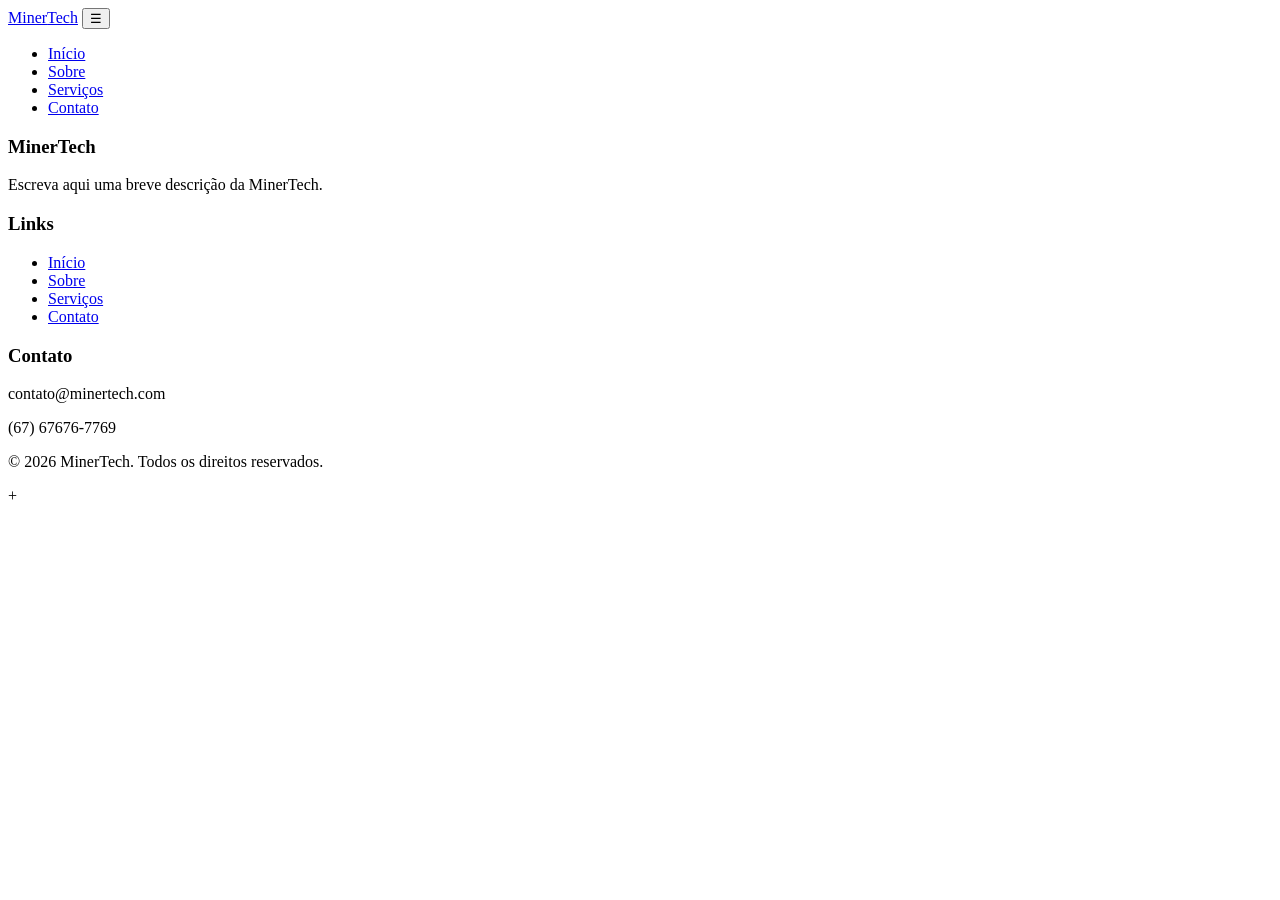
==== index.html @ 2b07039e "Add files via upload" ====
<!DOCTYPE html>
<!DOCTYPE html>
<html lang="pt-br">
<head>
    <meta charset="UTF-8">
    <meta name="viewport" content="width=device-width, initial-scale=1.0">
    <title>MinerTech</title>
    <script src="JavaScript/script.js" defer></script>
    <link rel="stylesheet" href="CSS/style.css">
</head>
<body>

<header class="site-header">
    <div class="container header-conteudo">
        <a href="index.html" class="logo">Miner<span>Tech</span></a>

        <button class="menu-toggle" aria-label="Abrir menu" aria-expanded="false">☰</button>

        <nav class="menu" aria-label="Navegação principal">
            <ul>
                <li><a href="index.html" class="ativo">Início</a></li>
                <li><a href="sobre.html">Sobre</a></li>
                <li><a href="servicos.html">Serviços</a></li>
                <li><a href="contato.html">Contato</a></li>
            </ul>
        </nav>
    </div>
</header>

<main>
    <!-- Seu conteúdo aqui (section, article, aside) -->
</main>

<footer class="site-footer">
    <div class="container footer-conteudo">
        <div>
            <h3>Miner<span>Tech</span></h3>
            <p>Escreva aqui uma breve descrição da MinerTech.</p>
        </div>

        <div>
            <h3>Links</h3>
            <ul>
                <li><a href="index.html">Início</a></li>
                <li><a href="sobre.html">Sobre</a></li>
                <li><a href="servicos.html">Serviços</a></li>
                <li><a href="contato.html">Contato</a></li>
            </ul>
        </div>

        <div>
            <h3>Contato</h3>
            <p>contato@minertech.com</p>
            <p>(67) 67676-7769</p>
        </div>
    </div>

    <p class="copyright">&copy; 2026 MinerTech. Todos os direitos reservados.</p>
</footer>

</body>
</html>+
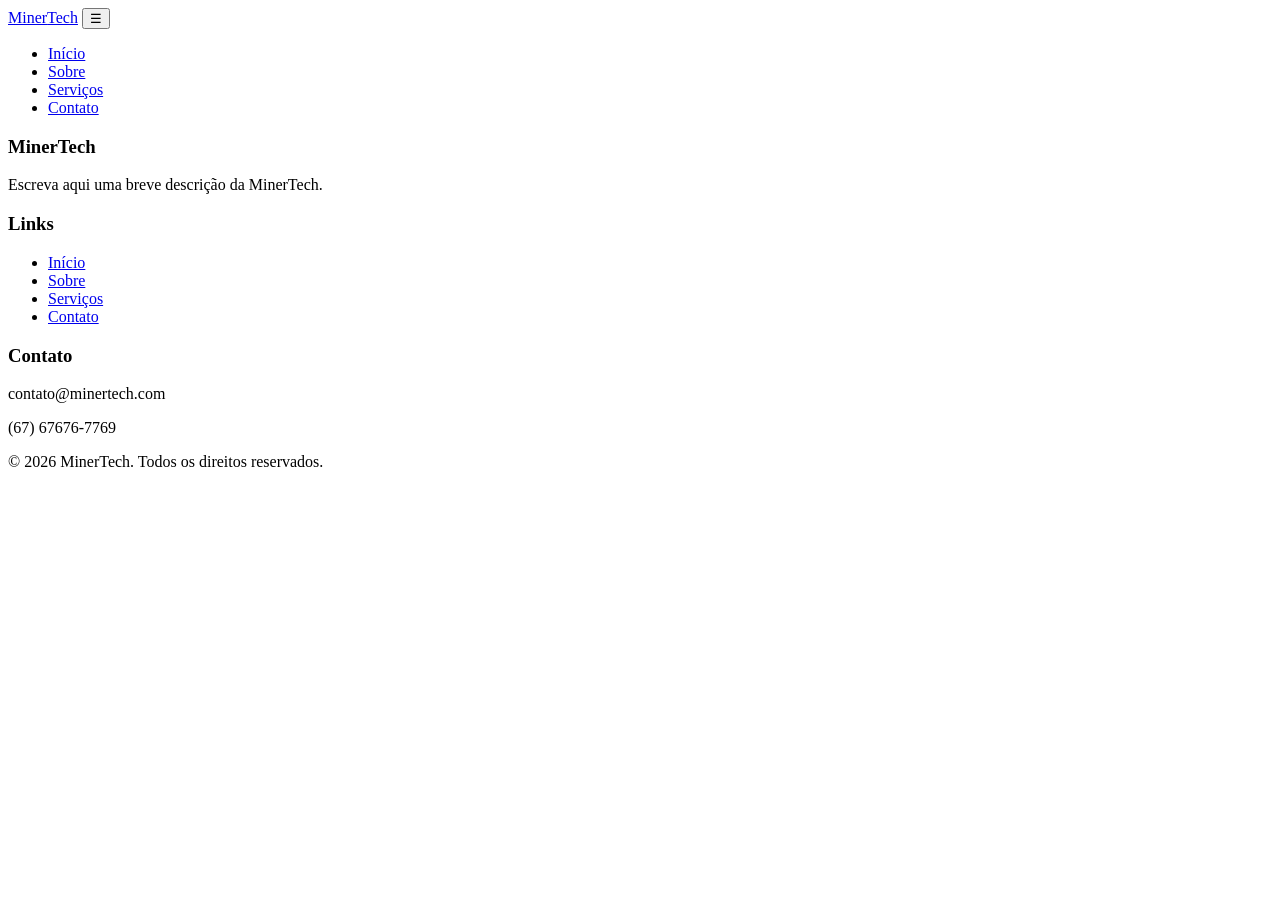
==== commit a0e9537c: "Update index.html" ====
--- a/index.html
+++ b/index.html
@@ -59,4 +59,4 @@
 </footer>
 
 </body>
-</html>++</html>
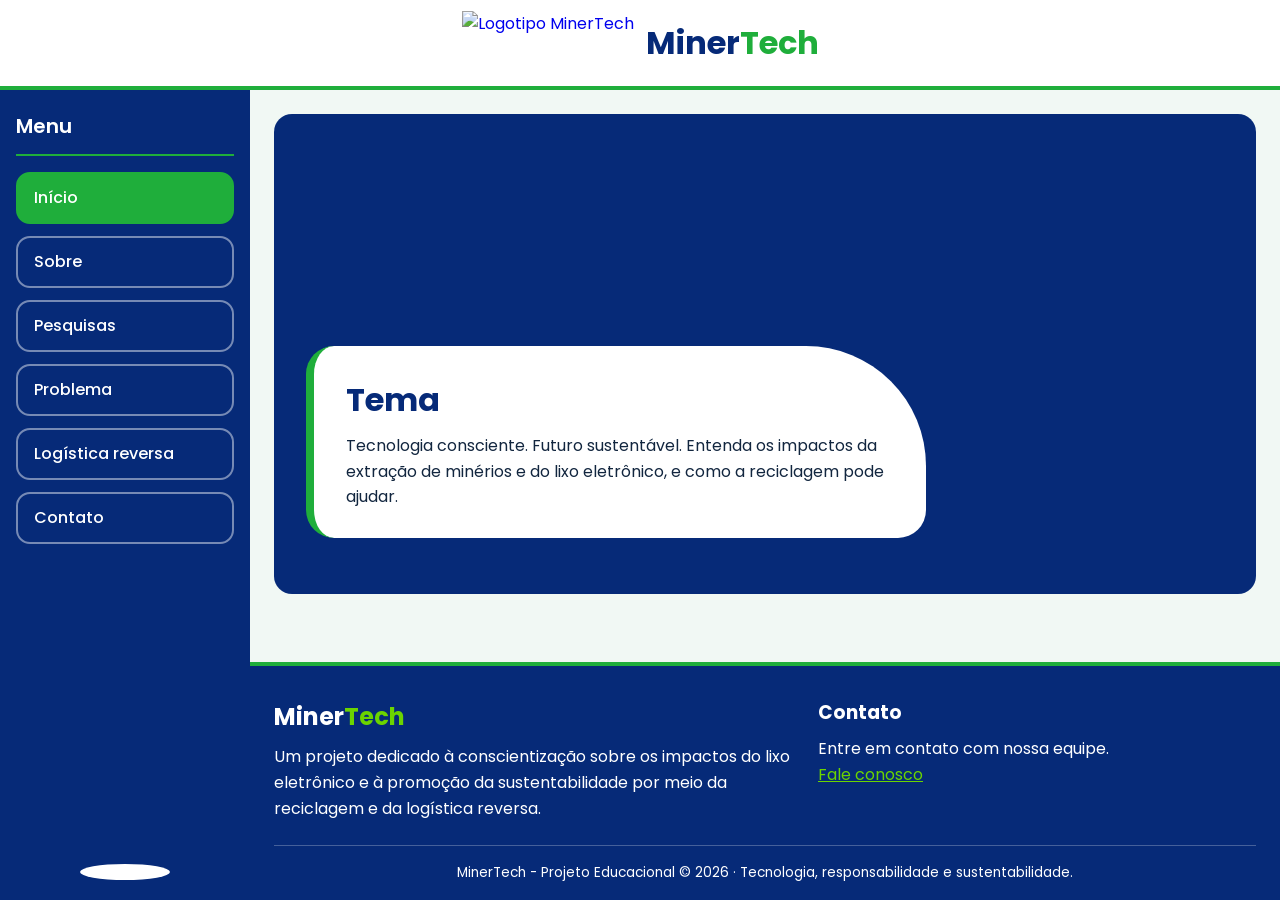
==== commit 7e4bce1e: "Refactor index.html with new layout and styles Updated HTML structure and added Google Fonts." ====
--- a/index.html
+++ b/index.html
@@ -1,62 +1,28 @@
-<!DOCTYPE html>
 <!DOCTYPE html>
 <html lang="pt-br">
 <head>
     <meta charset="UTF-8">
     <meta name="viewport" content="width=device-width, initial-scale=1.0">
-    <title>MinerTech</title>
+    <title>MinerTech | Início</title>
+    <link rel="preconnect" href="https://fonts.googleapis.com">
+    <link rel="preconnect" href="https://fonts.gstatic.com" crossorigin>
+    <link href="https://fonts.googleapis.com/css2?family=Poppins:wght@400;500;600;700&display=swap" rel="stylesheet">
+    <link rel="stylesheet" href="CSS/style.css">
     <script src="JavaScript/script.js" defer></script>
-    <link rel="stylesheet" href="CSS/style.css">
 </head>
 <body>
 
-<header class="site-header">
-    <div class="container header-conteudo">
-        <a href="index.html" class="logo">Miner<span>Tech</span></a>
-
-        <button class="menu-toggle" aria-label="Abrir menu" aria-expanded="false">☰</button>
-
-        <nav class="menu" aria-label="Navegação principal">
-            <ul>
-                <li><a href="index.html" class="ativo">Início</a></li>
-                <li><a href="sobre.html">Sobre</a></li>
-                <li><a href="servicos.html">Serviços</a></li>
-                <li><a href="contato.html">Contato</a></li>
-            </ul>
-        </nav>
-    </div>
-</header>
+<!-- Cabeçalho, menu lateral e rodapé são inseridos pelo script.js -->
 
 <main>
-    <!-- Seu conteúdo aqui (section, article, aside) -->
+    <!-- Foto de destaque: salve a imagem como imagens/foto-chocante.jpg -->
+    <section class="destaque">
+        <article class="tema">
+            <h2>Tema</h2>
+            <p>Tecnologia consciente. Futuro sustentável. Entenda os impactos da extração de minérios e do lixo eletrônico, e como a reciclagem pode ajudar.</p>
+        </article>
+    </section>
 </main>
-
-<footer class="site-footer">
-    <div class="container footer-conteudo">
-        <div>
-            <h3>Miner<span>Tech</span></h3>
-            <p>Escreva aqui uma breve descrição da MinerTech.</p>
-        </div>
-
-        <div>
-            <h3>Links</h3>
-            <ul>
-                <li><a href="index.html">Início</a></li>
-                <li><a href="sobre.html">Sobre</a></li>
-                <li><a href="servicos.html">Serviços</a></li>
-                <li><a href="contato.html">Contato</a></li>
-            </ul>
-        </div>
-
-        <div>
-            <h3>Contato</h3>
-            <p>contato@minertech.com</p>
-            <p>(67) 67676-7769</p>
-        </div>
-    </div>
-
-    <p class="copyright">&copy; 2026 MinerTech. Todos os direitos reservados.</p>
-</footer>
 
 </body>
 </html>
--- a/CSS/style.css
+++ b/CSS/style.css
@@ -0,0 +1,134 @@
+:root {
+    --azul-escuro: #062a78;
+    --azul: #0a5bd3;
+    --verde: #1fae3b;
+    --verde-escuro: #0d7a2b;
+    --verde-claro: #6bd400;
+    --fundo: #f1f8f4;
+    --texto: #12263f;
+    --altura-cabecalho: 90px;
+    --largura-menu: 250px;
+}
+
+* { margin: 0; padding: 0; box-sizing: border-box; }
+
+body {
+    font-family: "Poppins", Arial, sans-serif;
+    line-height: 1.6;
+    color: var(--texto);
+    background: var(--fundo);
+    display: grid;
+    grid-template-columns: var(--largura-menu) 1fr;
+    grid-template-rows: var(--altura-cabecalho) 1fr auto;
+    grid-template-areas:
+        "cabecalho cabecalho"
+        "menu      principal"
+        "menu      rodape";
+    min-height: 100vh;
+}
+
+a:focus-visible, button:focus-visible { outline: 3px solid var(--verde-claro); outline-offset: 2px; }
+
+/* ===== Cabeçalho ===== */
+.cabecalho {
+    grid-area: cabecalho;
+    display: flex;
+    justify-content: center;
+    align-items: center;
+    background: #fff;
+    border-bottom: 4px solid var(--verde);
+    position: relative;
+}
+.marca { display: flex; align-items: center; gap: .75rem; text-decoration: none; }
+.logo { height: 64px; width: auto; }
+.nome-site { font-size: 2rem; font-weight: 700; color: var(--azul-escuro); }
+.nome-site span { color: var(--verde); }
+.botao-menu {
+    display: none;
+    position: absolute; left: 1rem;
+    font-size: 1.6rem; background: none; border: 0; color: var(--azul-escuro); cursor: pointer;
+}
+
+/* ===== Menu lateral ===== */
+.menu-lateral {
+    grid-area: menu;
+    position: sticky; top: 0; align-self: start;
+    height: calc(100vh - var(--altura-cabecalho));
+    display: flex; flex-direction: column;
+    padding: 1.25rem 1rem;
+    background: var(--azul-escuro);
+    color: #fff;
+}
+.menu-titulo {
+    font-size: 1.25rem; font-weight: 600;
+    padding-bottom: .75rem; margin-bottom: 1rem;
+    border-bottom: 2px solid var(--verde);
+}
+.menu { display: flex; flex-direction: column; gap: .75rem; }
+.menu a {
+    display: block; padding: .7rem 1rem;
+    border: 2px solid rgba(255,255,255,.45); border-radius: 14px;
+    color: #fff; text-decoration: none; font-weight: 500;
+    transition: background .2s, border-color .2s;
+}
+.menu a:hover { border-color: var(--verde-claro); background: rgba(31,174,59,.25); }
+.menu a.ativo { background: var(--verde); border-color: var(--verde); color: #fff; }
+.logo-menu { width: 90px; margin: auto auto 0; background: #fff; border-radius: 50%; padding: 8px; }
+
+/* ===== Conteúdo ===== */
+main { grid-area: principal; padding: 1.5rem; }
+
+.destaque {
+    min-height: 480px;
+    border-radius: 18px;
+    display: flex; align-items: flex-end;
+    padding: 2rem;
+    background:
+        linear-gradient(rgba(6,42,120,.35), rgba(6,42,120,.55)),
+        url("../imagens/foto-chocante.jpg") center / cover,
+        var(--azul-escuro);
+}
+.tema {
+    max-width: 620px;
+    padding: 1.75rem 2rem;
+    background: #fff;
+    border-left: 8px solid var(--verde);
+    border-radius: 28px 120px 28px 28px;
+}
+.tema h2 { color: var(--azul-escuro); font-size: 2rem; margin-bottom: .5rem; }
+
+.titulo-pagina { color: var(--azul-escuro); font-size: 2rem; margin-bottom: 1rem; }
+section, article { margin-bottom: 1.5rem; }
+article h3 { color: var(--azul); margin-bottom: .5rem; }
+article p { max-width: 70ch; }
+
+/* ===== Rodapé ===== */
+.rodape {
+    grid-area: rodape;
+    display: flex; flex-wrap: wrap; justify-content: space-between; gap: 1.5rem;
+    padding: 2rem 1.5rem 1rem;
+    background: var(--azul-escuro); color: #fff;
+    border-top: 4px solid var(--verde);
+}
+.rodape h2, .rodape h3 { margin-bottom: .5rem; }
+.rodape h2 span { color: var(--verde-claro); }
+.rodape-info { flex: 2 1 320px; max-width: 520px; }
+.rodape-contato { flex: 1 1 200px; }
+.rodape a { color: var(--verde-claro); }
+.rodape-final { flex-basis: 100%; text-align: center; font-size: .85rem; padding-top: 1rem; border-top: 1px solid rgba(255,255,255,.25); }
+
+/* ===== Celular ===== */
+@media (max-width: 800px) {
+    body {
+        grid-template-columns: 1fr;
+        grid-template-rows: var(--altura-cabecalho) auto 1fr auto;
+        grid-template-areas: "cabecalho" "menu" "principal" "rodape";
+    }
+    .botao-menu { display: block; }
+    .nome-site { font-size: 1.5rem; }
+    .logo { height: 48px; }
+    .menu-lateral { display: none; position: static; height: auto; }
+    body.menu-aberto .menu-lateral { display: flex; }
+    .logo-menu { display: none; }
+    .destaque { min-height: 360px; padding: 1rem; }
+}
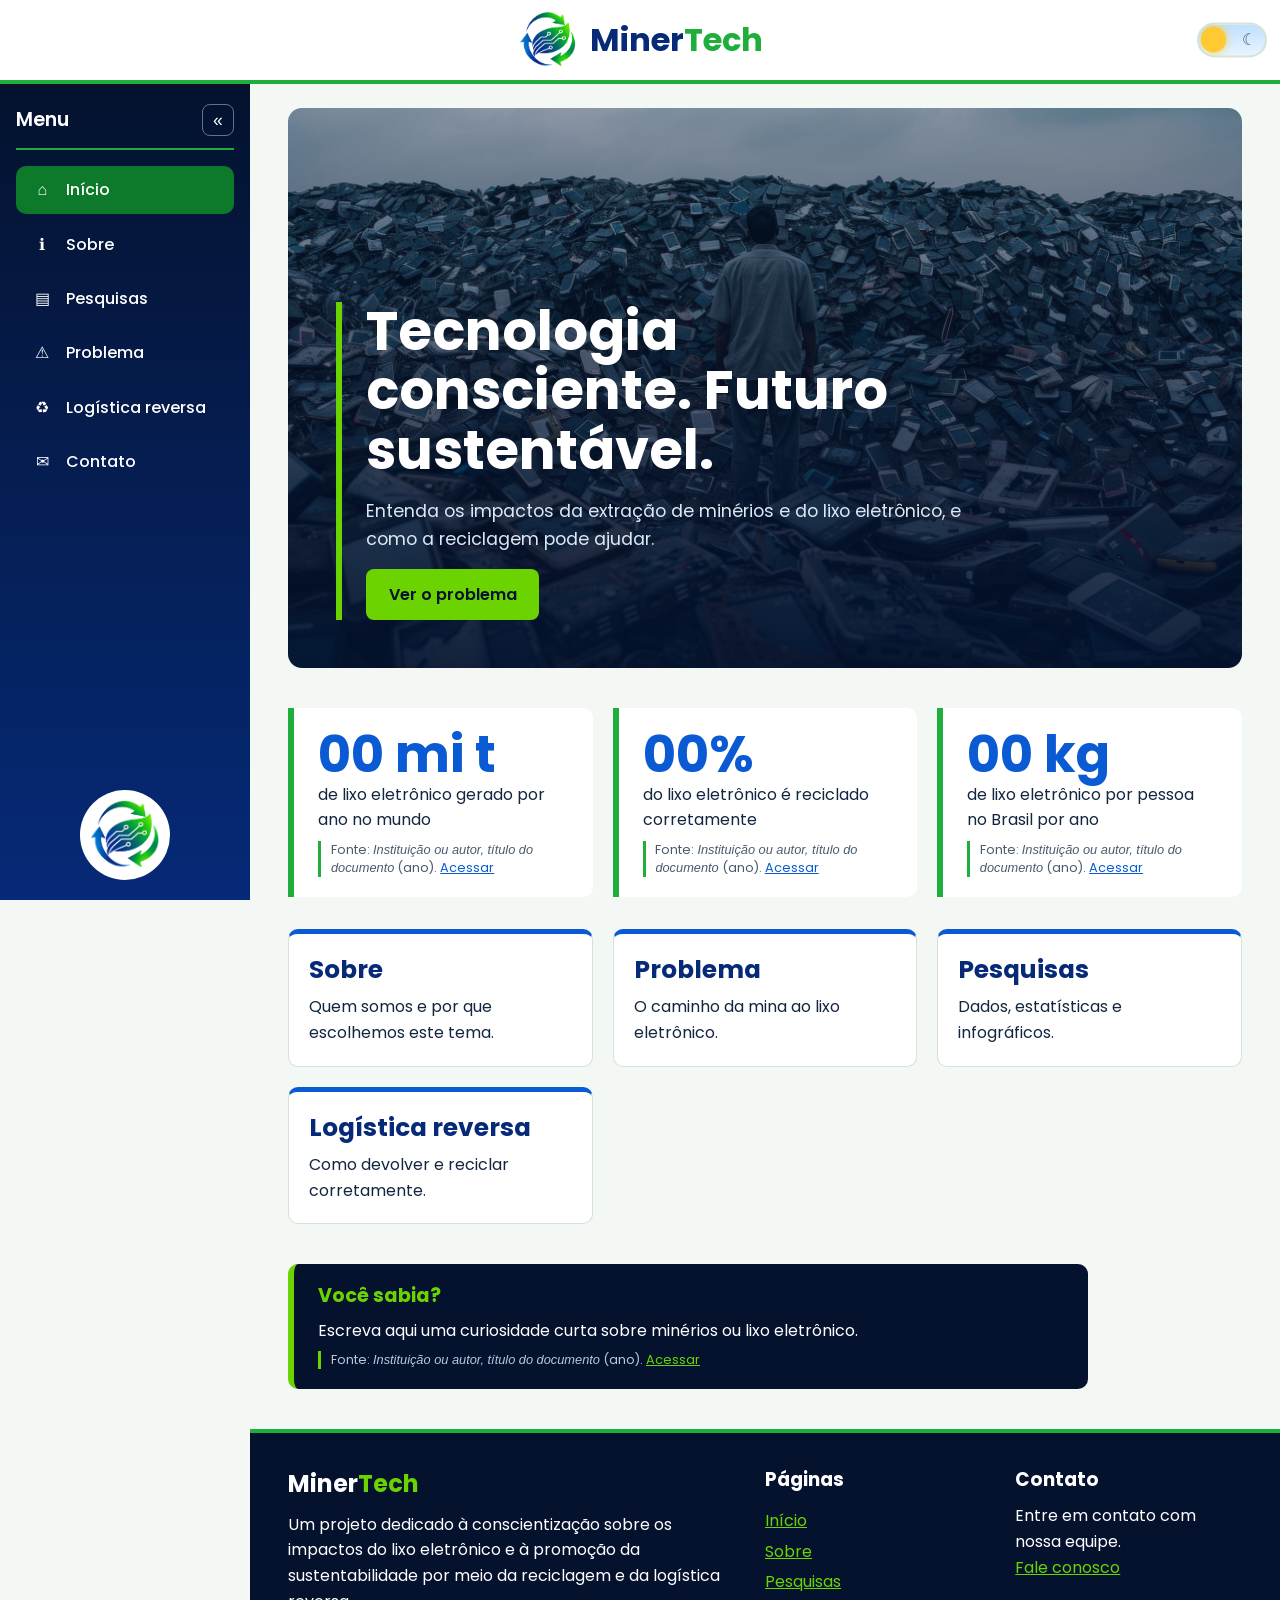
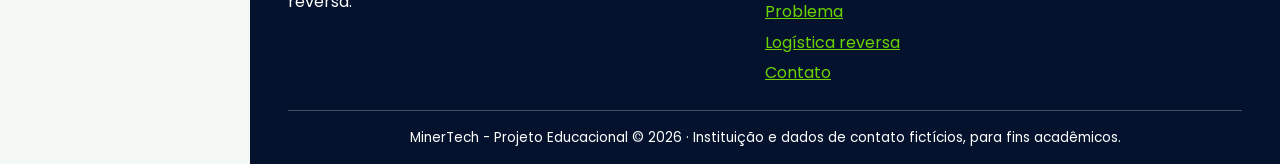
==== commit c91cae0f: "Update index.html" ====
--- a/index.html
+++ b/index.html
@@ -4,25 +4,92 @@
     <meta charset="UTF-8">
     <meta name="viewport" content="width=device-width, initial-scale=1.0">
     <title>MinerTech | Início</title>
+    <meta name="description" content="Tecnologia consciente, futuro sustentável: da mina ao lixo eletrônico.">
     <link rel="preconnect" href="https://fonts.googleapis.com">
     <link rel="preconnect" href="https://fonts.gstatic.com" crossorigin>
     <link href="https://fonts.googleapis.com/css2?family=Poppins:wght@400;500;600;700&display=swap" rel="stylesheet">
+    <link rel="icon" type="image/png" href="imagens/favicon-32x32.png">
     <link rel="stylesheet" href="CSS/style.css">
     <script src="JavaScript/script.js" defer></script>
 </head>
 <body>
 
-<!-- Cabeçalho, menu lateral e rodapé são inseridos pelo script.js -->
+<header class="cabecalho">
+    <button class="botao-menu" type="button" aria-label="Abrir menu" aria-expanded="false" aria-controls="menu-lateral">☰</button>
+    <a href="index.html" class="marca">
+        <img src="imagens/logo.png" alt="Logotipo MinerTech" class="logo">
+        <span class="nome-site">Miner<span>Tech</span></span>
+    </a>
+</header>
+
+<aside class="menu-lateral" id="menu-lateral">
+    <div class="menu-topo">
+        <h2 class="menu-titulo">Menu</h2>
+        <button class="botao-recolher" type="button" aria-label="Recolher menu" aria-expanded="true" aria-controls="menu-lateral">«</button>
+    </div>
+    <nav class="menu" aria-label="Navegação principal">
+            <a href="index.html" class="ativo" aria-current="page"><span class="icone" aria-hidden="true">⌂</span><span class="texto">Início</span></a>
+            <a href="sobre.html"><span class="icone" aria-hidden="true">ℹ</span><span class="texto">Sobre</span></a>
+            <a href="pesquisas.html"><span class="icone" aria-hidden="true">▤</span><span class="texto">Pesquisas</span></a>
+            <a href="problema.html"><span class="icone" aria-hidden="true">⚠</span><span class="texto">Problema</span></a>
+            <a href="logistica_reversa.html"><span class="icone" aria-hidden="true">♻</span><span class="texto">Logística reversa</span></a>
+            <a href="contato.html"><span class="icone" aria-hidden="true">✉</span><span class="texto">Contato</span></a>
+    </nav>
+    <img src="imagens/logo.png" alt="" class="logo-menu">
+</aside>
 
 <main>
-    <!-- Foto de destaque: salve a imagem como imagens/foto-chocante.jpg -->
+    <!-- Foto de destaque: salve como imagens/foto-chocante.jpg -->
     <section class="destaque">
         <article class="tema">
-            <h2>Tema</h2>
-            <p>Tecnologia consciente. Futuro sustentável. Entenda os impactos da extração de minérios e do lixo eletrônico, e como a reciclagem pode ajudar.</p>
+            <h1>Tecnologia consciente. Futuro sustentável.</h1>
+            <p>Entenda os impactos da extração de minérios e do lixo eletrônico, e como a reciclagem pode ajudar.</p>
+            <a class="botao" href="problema.html">Ver o problema</a>
         </article>
     </section>
+
+    <!-- Números de impacto: troque pelos seus dados; cada um tem sua fonte -->
+    <section class="numeros" aria-label="Números de impacto">
+        <article class="numero"><strong>00 mi t</strong><p>de lixo eletrônico gerado por ano no mundo</p><small class="fonte">Fonte: <cite>Instituição ou autor, título do documento</cite> (ano). <a href="#" target="_blank" rel="noopener">Acessar</a></small></article>
+        <article class="numero"><strong>00%</strong><p>do lixo eletrônico é reciclado corretamente</p><small class="fonte">Fonte: <cite>Instituição ou autor, título do documento</cite> (ano). <a href="#" target="_blank" rel="noopener">Acessar</a></small></article>
+        <article class="numero"><strong>00 kg</strong><p>de lixo eletrônico por pessoa no Brasil por ano</p><small class="fonte">Fonte: <cite>Instituição ou autor, título do documento</cite> (ano). <a href="#" target="_blank" rel="noopener">Acessar</a></small></article>
+    </section>
+
+    <section class="cards" aria-label="Conheça o projeto">
+        <article class="card"><h2><a href="sobre.html">Sobre</a></h2><p>Quem somos e por que escolhemos este tema.</p></article>
+        <article class="card"><h2><a href="problema.html">Problema</a></h2><p>O caminho da mina ao lixo eletrônico.</p></article>
+        <article class="card"><h2><a href="pesquisas.html">Pesquisas</a></h2><p>Dados, estatísticas e infográficos.</p></article>
+        <article class="card"><h2><a href="logistica_reversa.html">Logística reversa</a></h2><p>Como devolver e reciclar corretamente.</p></article>
+    </section>
+
+    <aside class="curiosidade">
+        <h2>Você sabia?</h2>
+        <p>Escreva aqui uma curiosidade curta sobre minérios ou lixo eletrônico.</p>
+        <small class="fonte">Fonte: <cite>Instituição ou autor, título do documento</cite> (ano). <a href="#" target="_blank" rel="noopener">Acessar</a></small>
+    </aside>
 </main>
+
+<footer class="rodape">
+    <section class="rodape-info">
+        <h2>Miner<span>Tech</span></h2>
+        <p>Um projeto dedicado à conscientização sobre os impactos do lixo eletrônico e à promoção da sustentabilidade por meio da reciclagem e da logística reversa.</p>
+    </section>
+    <nav class="rodape-nav" aria-label="Navegação do rodapé">
+        <h3>Páginas</h3>
+        <a href="index.html">Início</a>
+        <a href="sobre.html">Sobre</a>
+        <a href="pesquisas.html">Pesquisas</a>
+        <a href="problema.html">Problema</a>
+        <a href="logistica_reversa.html">Logística reversa</a>
+        <a href="contato.html">Contato</a>
+    </nav>
+    <section class="rodape-contato">
+        <h3>Contato</h3>
+        <p>Entre em contato com nossa equipe.</p>
+        <a href="contato.html">Fale conosco</a>
+    </section>
+    <p class="rodape-final">MinerTech - Projeto Educacional © <time datetime="2026">2026</time> · Instituição e dados de contato fictícios, para fins acadêmicos.</p>
+</footer>
 
 </body>
 </html>
--- a/CSS/style.css
+++ b/CSS/style.css
@@ -1,16 +1,34 @@
+/* ===== MinerTech: azul e verde, abertura escura e páginas claras ===== */
 :root {
+    --noite: #04122e;
     --azul-escuro: #062a78;
     --azul: #0a5bd3;
     --verde: #1fae3b;
     --verde-escuro: #0d7a2b;
     --verde-claro: #6bd400;
-    --fundo: #f1f8f4;
+    --fundo: #f3f8f5;
+    --papel: #fff;
     --texto: #12263f;
-    --altura-cabecalho: 90px;
+    --texto-suave: #4a5b70;
+    --linha: #d5e2da;
+    --altura-cabecalho: 84px;
     --largura-menu: 250px;
+    --titulo: var(--azul-escuro);
+    --destaque: var(--azul);
+    --link: var(--azul);
+    --verde-texto: var(--verde-escuro);
+    --campo-bg: #fff;
+    --campo-borda: #b9c9d6;
+    --aviso-bg: #fff8e1;
+    --aviso-texto: #4a3b00;
+    --retorno-bg: #e7f7ea;
+    --retorno-texto: #0d4a1c;
+    --erro: #b71c1c;
+    color-scheme: light;
 }
 
 * { margin: 0; padding: 0; box-sizing: border-box; }
+html { scroll-behavior: smooth; }
 
 body {
     font-family: "Poppins", Arial, sans-serif;
@@ -18,117 +36,309 @@
     color: var(--texto);
     background: var(--fundo);
     display: grid;
-    grid-template-columns: var(--largura-menu) 1fr;
+    grid-template-columns: var(--largura-menu) minmax(0, 1fr);
     grid-template-rows: var(--altura-cabecalho) 1fr auto;
     grid-template-areas:
         "cabecalho cabecalho"
         "menu      principal"
         "menu      rodape";
     min-height: 100vh;
-}
-
-a:focus-visible, button:focus-visible { outline: 3px solid var(--verde-claro); outline-offset: 2px; }
+    transition: grid-template-columns .25s ease;
+}
+
+a { color: var(--link); }
+a:focus-visible, button:focus-visible, input:focus-visible, select:focus-visible,
+textarea:focus-visible, img[role="button"]:focus-visible { outline: 3px solid var(--verde-claro); outline-offset: 2px; }
 
 /* ===== Cabeçalho ===== */
 .cabecalho {
     grid-area: cabecalho;
-    display: flex;
-    justify-content: center;
-    align-items: center;
-    background: #fff;
+    position: sticky; top: 0; z-index: 20;
+    display: flex; justify-content: center; align-items: center;
+    background: var(--papel);
     border-bottom: 4px solid var(--verde);
-    position: relative;
 }
 .marca { display: flex; align-items: center; gap: .75rem; text-decoration: none; }
-.logo { height: 64px; width: auto; }
-.nome-site { font-size: 2rem; font-weight: 700; color: var(--azul-escuro); }
+.logo { height: 60px; width: auto; }
+.nome-site { font-size: 2rem; font-weight: 700; color: var(--titulo); }
 .nome-site span { color: var(--verde); }
 .botao-menu {
-    display: none;
-    position: absolute; left: 1rem;
-    font-size: 1.6rem; background: none; border: 0; color: var(--azul-escuro); cursor: pointer;
+    display: none; position: absolute; left: 1rem;
+    font-size: 1.6rem; background: none; border: 0; color: var(--titulo); cursor: pointer;
 }
 
 /* ===== Menu lateral ===== */
 .menu-lateral {
     grid-area: menu;
-    position: sticky; top: 0; align-self: start;
+    position: sticky; top: var(--altura-cabecalho); align-self: start;
     height: calc(100vh - var(--altura-cabecalho));
     display: flex; flex-direction: column;
     padding: 1.25rem 1rem;
-    background: var(--azul-escuro);
+    background: linear-gradient(180deg, var(--noite), var(--azul-escuro));
     color: #fff;
-}
-.menu-titulo {
-    font-size: 1.25rem; font-weight: 600;
+    overflow: hidden;
+}
+.menu-topo {
+    display: flex; align-items: center; justify-content: space-between;
     padding-bottom: .75rem; margin-bottom: 1rem;
     border-bottom: 2px solid var(--verde);
 }
-.menu { display: flex; flex-direction: column; gap: .75rem; }
+.menu-titulo { font-size: 1.2rem; font-weight: 600; }
+.botao-recolher {
+    width: 2rem; height: 2rem; border: 1px solid rgba(255,255,255,.4); border-radius: 8px;
+    background: transparent; color: #fff; font-size: 1.1rem; cursor: pointer; transition: background .2s;
+}
+.botao-recolher:hover { background: rgba(255,255,255,.15); }
+.menu { display: flex; flex-direction: column; gap: .4rem; }
 .menu a {
-    display: block; padding: .7rem 1rem;
-    border: 2px solid rgba(255,255,255,.45); border-radius: 14px;
+    display: flex; align-items: center; gap: .75rem;
+    padding: .7rem .9rem; border-radius: 10px;
     color: #fff; text-decoration: none; font-weight: 500;
-    transition: background .2s, border-color .2s;
-}
-.menu a:hover { border-color: var(--verde-claro); background: rgba(31,174,59,.25); }
-.menu a.ativo { background: var(--verde); border-color: var(--verde); color: #fff; }
+    transition: background .2s;
+}
+.menu a:hover { background: rgba(255,255,255,.12); }
+.menu a.ativo { background: var(--verde-escuro); }
+.icone { width: 1.5rem; text-align: center; flex-shrink: 0; }
 .logo-menu { width: 90px; margin: auto auto 0; background: #fff; border-radius: 50%; padding: 8px; }
 
+/* Menu recolhido (só no computador) */
+@media (min-width: 801px) {
+    body.menu-recolhido { --largura-menu: 76px; }
+    body.menu-recolhido .texto,
+    body.menu-recolhido .menu-titulo,
+    body.menu-recolhido .logo-menu { display: none; }
+    body.menu-recolhido .menu-topo { justify-content: center; }
+    body.menu-recolhido .botao-recolher { transform: rotate(180deg); }
+    body.menu-recolhido .menu a { justify-content: center; padding: .7rem 0; }
+}
+
 /* ===== Conteúdo ===== */
-main { grid-area: principal; padding: 1.5rem; }
-
+main { grid-area: principal; padding: 1.5rem clamp(1rem, 3vw, 2.5rem) 2.5rem; min-width: 0; }
+main > section, main > .secao-contato { margin-bottom: 2.5rem; }
+main h2 { color: var(--titulo); font-size: 1.55rem; line-height: 1.25; margin-bottom: .6rem; }
+main h3 { color: var(--destaque); font-size: 1.15rem; margin-bottom: .4rem; }
+main p, main li { max-width: 70ch; }
+.titulo-pagina { color: var(--titulo); font-size: clamp(1.8rem, 4vw, 2.5rem); line-height: 1.2; margin-bottom: .75rem; }
+.introducao { color: var(--texto-suave); font-size: 1.1rem; margin-bottom: 1.5rem; }
+.chamada { font-weight: 500; margin: 1.5rem 0; }
+
+.botao {
+    display: inline-block; margin-top: 1rem; padding: .8rem 1.4rem;
+    background: var(--verde-claro); color: var(--noite);
+    border: 0; border-radius: 8px;
+    font: 600 1rem "Poppins", Arial, sans-serif; text-decoration: none; cursor: pointer;
+    transition: background .2s, transform .2s;
+}
+.botao:hover { background: #fff; transform: translateY(-2px); }
+.formulario .botao, form .botao { background: var(--verde-escuro); color: #fff; }
+form .botao:hover { background: var(--azul); }
+
+/* Abertura escura */
 .destaque {
-    min-height: 480px;
-    border-radius: 18px;
+    min-height: min(70vh, 560px);
     display: flex; align-items: flex-end;
-    padding: 2rem;
+    padding: clamp(1.25rem, 4vw, 3rem);
+    border-radius: 14px;
     background:
-        linear-gradient(rgba(6,42,120,.35), rgba(6,42,120,.55)),
+        linear-gradient(180deg, rgba(4,18,46,.35), rgba(4,18,46,.93)),
         url("../imagens/foto-chocante.jpg") center / cover,
-        var(--azul-escuro);
-}
-.tema {
-    max-width: 620px;
-    padding: 1.75rem 2rem;
-    background: #fff;
-    border-left: 8px solid var(--verde);
-    border-radius: 28px 120px 28px 28px;
-}
-.tema h2 { color: var(--azul-escuro); font-size: 2rem; margin-bottom: .5rem; }
-
-.titulo-pagina { color: var(--azul-escuro); font-size: 2rem; margin-bottom: 1rem; }
-section, article { margin-bottom: 1.5rem; }
-article h3 { color: var(--azul); margin-bottom: .5rem; }
-article p { max-width: 70ch; }
+        var(--noite);
+    color: #fff;
+}
+.tema { max-width: 42rem; padding-left: 1.5rem; border-left: 6px solid var(--verde-claro); }
+.tema h1 { font-size: clamp(2rem, 5vw, 3.4rem); line-height: 1.1; margin-bottom: 1rem; }
+.tema p { color: #dbe7f5; font-size: 1.1rem; }
+
+/* Números de impacto */
+.numeros { display: grid; grid-template-columns: repeat(auto-fit, minmax(220px, 1fr)); gap: 1.25rem; margin: 2rem 0; }
+.numero { background: var(--papel); border-left: 6px solid var(--verde); border-radius: 0 10px 10px 0; padding: 1.25rem 1.5rem; }
+.numero strong { display: block; font-size: clamp(2.2rem, 4vw, 3.2rem); line-height: 1.05; color: var(--destaque); }
+
+/* Cards */
+.cards { display: grid; grid-template-columns: repeat(auto-fit, minmax(230px, 1fr)); gap: 1.25rem; }
+.card {
+    position: relative;
+    background: var(--papel); border: 1px solid var(--linha); border-top: 5px solid var(--azul);
+    border-radius: 10px; padding: 1.25rem;
+    transition: transform .2s, border-top-color .2s;
+}
+.card:hover { transform: translateY(-4px); border-top-color: var(--verde); }
+.card h2 a { color: inherit; text-decoration: none; }
+.card h2 a::after { content: ""; position: absolute; inset: 0; }
+
+/* Fontes (embaixo de cada informação) */
+.fonte {
+    display: block; margin-top: .5rem; padding-left: .6rem;
+    border-left: 3px solid var(--verde);
+    font-size: .8rem; line-height: 1.4; color: var(--texto-suave);
+}
+
+/* Curiosidade */
+.curiosidade {
+    max-width: 50rem; margin-top: 2rem; padding: 1.25rem 1.5rem;
+    background: var(--noite); color: #fff;
+    border-left: 6px solid var(--verde-claro); border-radius: 10px;
+}
+.curiosidade h2 { color: var(--verde-claro); font-size: 1.2rem; }
+.curiosidade .fonte { color: #b9c8dc; border-left-color: var(--verde-claro); }
+.curiosidade a { color: var(--verde-claro); }
+
+/* Infográficos */
+.infografico { margin-top: 1rem; }
+.infografico img {
+    display: block; width: 100%; max-width: 900px; height: auto;
+    background: var(--papel); border: 1px solid var(--linha); border-radius: 8px; cursor: zoom-in;
+}
+.infografico figcaption { margin-top: .5rem; font-size: .9rem; color: var(--texto-suave); }
+dialog.lightbox { border: 0; padding: 0; background: transparent; max-width: 94vw; max-height: 94vh; margin: auto; overflow: visible; }
+dialog.lightbox::backdrop { background: rgba(4,18,46,.88); }
+dialog.lightbox img { display: block; max-width: 94vw; max-height: 88vh; border-radius: 8px; background: #fff; }
+dialog.lightbox .fechar { position: absolute; top: -2.5rem; right: 0; width: 2.2rem; height: 2.2rem; border: 0; border-radius: 50%; background: #fff; color: var(--noite); font-size: 1rem; cursor: pointer; }
+
+/* Linha do tempo (Problema) */
+.linha-tempo { list-style: none; position: relative; padding-left: 2rem; margin: 1.5rem 0; }
+.linha-tempo::before { content: ""; position: absolute; left: .5rem; top: 0; bottom: 0; width: 3px; background: linear-gradient(var(--verde), var(--azul)); border-radius: 2px; }
+.linha-tempo > li { position: relative; margin-bottom: 1.5rem; max-width: none; }
+.linha-tempo > li::before { content: ""; position: absolute; left: -31px; top: 1.6rem; width: 16px; height: 16px; border-radius: 50%; background: var(--papel); border: 4px solid var(--verde); }
+.etapa { background: var(--papel); border: 1px solid var(--linha); border-radius: 10px; padding: 1.25rem 1.5rem; }
+
+/* Passo a passo (Logística reversa) */
+.passos { list-style: none; counter-reset: passo; display: grid; grid-template-columns: repeat(auto-fit, minmax(200px, 1fr)); gap: 1rem; margin-top: 1rem; }
+.passos li { counter-increment: passo; background: var(--papel); border: 1px solid var(--linha); border-radius: 10px; padding: 1rem; }
+.passos li::before { content: counter(passo); display: grid; place-items: center; width: 2rem; height: 2rem; margin-bottom: .5rem; border-radius: 50%; background: var(--verde-escuro); color: #fff; font-weight: 700; }
+.dicas { list-style: none; }
+.dicas li { position: relative; padding: .6rem 0 .6rem 2rem; border-bottom: 1px solid var(--linha); }
+.dicas li::before { content: "✓"; position: absolute; left: 0; color: var(--verde-texto); font-weight: 700; }
+
+/* Integrantes */
+.integrantes { display: grid; grid-template-columns: repeat(auto-fit, minmax(160px, 1fr)); gap: 1.5rem; }
+.integrante figure { text-align: center; }
+.integrante img { width: 120px; height: 120px; object-fit: cover; border-radius: 50%; background: var(--linha); border: 4px solid var(--verde); }
+.integrante figcaption h3 { margin-top: .6rem; color: var(--titulo); font-size: 1.05rem; }
+
+/* ===== Contato ===== */
+.aviso-ficticio { background: var(--aviso-bg); color: var(--aviso-texto); border-left: 6px solid #e0a800; border-radius: 8px; padding: 1rem 1.25rem; margin-bottom: 1.5rem; }
+.secao-contato { display: grid; grid-template-columns: minmax(0, 1.4fr) minmax(0, 1fr); gap: 2rem; align-items: start; }
+.bloco-formulario, .bloco-info { background: var(--papel); border: 1px solid var(--linha); border-radius: 12px; padding: 1.5rem; }
+.campo { margin-bottom: 1rem; border: 0; }
+.campo label, .campo legend { display: block; font-weight: 500; margin-bottom: .25rem; }
+input[type="text"], input[type="email"], input[type="tel"], input[type="date"], select, textarea {
+    width: 100%; padding: .65rem .8rem; border: 2px solid var(--campo-borda); border-radius: 8px;
+    font: inherit; color: var(--texto); background: var(--campo-bg);
+}
+input:focus, select:focus, textarea:focus { border-color: var(--azul); }
+.opcao-radio, .campo-checkbox { display: flex; align-items: center; gap: .5rem; margin-bottom: .3rem; }
+.opcao-radio input, .campo-checkbox input { width: auto; }
+.opcao-radio label, .campo-checkbox label { margin: 0; font-weight: 400; }
+[aria-invalid="true"] { border-color: var(--erro); }
+.erro { color: var(--erro); font-size: .85rem; margin-top: .25rem; }
+.retorno { margin-top: 1rem; padding: .8rem 1rem; background: var(--retorno-bg); color: var(--retorno-texto); border-left: 6px solid var(--verde-escuro); border-radius: 8px; }
+.retorno[hidden] { display: none; }
+.bloco-info address { font-style: normal; line-height: 1.8; margin-bottom: 1rem; }
+.bloco-info h3 { margin-top: 1rem; }
+.horarios dt { font-weight: 600; }
+.horarios dd { margin: 0 0 .5rem; }
+.bloco-info iframe { border-radius: 8px; }
 
 /* ===== Rodapé ===== */
 .rodape {
     grid-area: rodape;
-    display: flex; flex-wrap: wrap; justify-content: space-between; gap: 1.5rem;
-    padding: 2rem 1.5rem 1rem;
-    background: var(--azul-escuro); color: #fff;
+    display: grid; grid-template-columns: 2fr 1fr 1fr; gap: 1.5rem;
+    padding: 2rem clamp(1rem, 3vw, 2.5rem) 1rem;
+    background: var(--noite); color: #fff;
     border-top: 4px solid var(--verde);
 }
 .rodape h2, .rodape h3 { margin-bottom: .5rem; }
 .rodape h2 span { color: var(--verde-claro); }
-.rodape-info { flex: 2 1 320px; max-width: 520px; }
-.rodape-contato { flex: 1 1 200px; }
 .rodape a { color: var(--verde-claro); }
-.rodape-final { flex-basis: 100%; text-align: center; font-size: .85rem; padding-top: 1rem; border-top: 1px solid rgba(255,255,255,.25); }
+.rodape-nav { display: flex; flex-direction: column; gap: .3rem; }
+.rodape-final { grid-column: 1 / -1; text-align: center; font-size: .85rem; padding-top: 1rem; border-top: 1px solid rgba(255,255,255,.25); }
+
+/* ===== Aparecer ao rolar (classe adicionada pelo JS) ===== */
+.revelar { opacity: 0; transform: translateY(14px); transition: opacity .6s ease, transform .6s ease; }
+.revelar.visivel { opacity: 1; transform: none; }
 
 /* ===== Celular ===== */
 @media (max-width: 800px) {
+    :root { --altura-cabecalho: 70px; }
     body {
-        grid-template-columns: 1fr;
+        grid-template-columns: minmax(0, 1fr);
         grid-template-rows: var(--altura-cabecalho) auto 1fr auto;
         grid-template-areas: "cabecalho" "menu" "principal" "rodape";
     }
     .botao-menu { display: block; }
     .nome-site { font-size: 1.5rem; }
-    .logo { height: 48px; }
+    .logo { height: 46px; }
     .menu-lateral { display: none; position: static; height: auto; }
     body.menu-aberto .menu-lateral { display: flex; }
-    .logo-menu { display: none; }
-    .destaque { min-height: 360px; padding: 1rem; }
-}
+    .botao-recolher, .logo-menu { display: none; }
+    .destaque { min-height: 380px; }
+    .secao-contato { grid-template-columns: 1fr; }
+    .rodape { grid-template-columns: 1fr; }
+}
+
+@media (prefers-reduced-motion: reduce) {
+    html { scroll-behavior: auto; }
+    body, .card, .botao, .revelar { transition: none; }
+    .revelar { opacity: 1; transform: none; }
+}
+
+/* ===== Tema escuro (ativado pelo botão sol/lua) ===== */
+:root[data-tema="escuro"] {
+    color-scheme: dark;
+    --fundo: #0b1420; --papel: #132033; --texto: #e4ecf7; --texto-suave: #a9b8cb; --linha: #27384f;
+    --titulo: #dbe8ff; --destaque: #7fb8ff; --link: #7fb8ff; --verde-texto: #6bd400;
+    --campo-bg: #0e1a2b; --campo-borda: #3a506b;
+    --aviso-bg: #3a2f08; --aviso-texto: #ffe9a8;
+    --retorno-bg: #0f3a1c; --retorno-texto: #c9f2d3;
+    --erro: #ff8a80;
+}
+:root[data-tema="escuro"] .cabecalho .logo { background: #fff; border-radius: 50%; padding: 4px; }
+/* transição suave só durante a troca de tema */
+.trocando-tema, .trocando-tema * { transition: background-color .35s ease, color .35s ease, border-color .35s ease !important; }
+
+/* ===== Botão de tema: interruptor sol / lua no canto do cabeçalho ===== */
+.alternar-tema {
+    position: absolute; right: .8rem; top: 50%; transform: translateY(-50%);
+    width: 4.4rem; height: 2.2rem; padding: 0 .55rem;
+    display: flex; align-items: center; justify-content: space-between;
+    border: 2px solid var(--linha); border-radius: 999px; overflow: hidden; cursor: pointer;
+    background: linear-gradient(#bfe0ff, #e8f4ff);
+    font: 1rem/1 "Segoe UI Symbol", "Apple Symbols", sans-serif;
+    transition: background .3s;
+}
+.alternar-tema .sol { color: #ffd54a; }
+.alternar-tema .lua { color: #4a5b70; }
+.alternar-tema .bola {
+    position: absolute; top: 2px; left: 2px; width: 1.6rem; height: 1.6rem; border-radius: 50%;
+    background: #ffc933; box-shadow: 0 0 10px rgba(255,201,51,.85);
+    transition: transform .3s ease, background .3s, box-shadow .3s;
+}
+:root[data-tema="escuro"] .alternar-tema { background: linear-gradient(#04122e, #0c2a5c); }
+:root[data-tema="escuro"] .alternar-tema .bola {
+    transform: translateX(calc(2.8rem - 8px));
+    background: radial-gradient(circle at 35% 35%, #fff, #cfd9e8 70%); box-shadow: 0 0 8px rgba(207,217,232,.6);
+}
+
+/* ===== Botão de voltar ao topo: círculo com seta e anel de progresso ===== */
+.voltar-topo {
+    position: fixed; right: 1.25rem; bottom: 1.25rem; z-index: 30;
+    width: 3.2rem; height: 3.2rem; padding: 0; border: 0; border-radius: 50%; cursor: pointer;
+    display: grid; place-items: center;
+    background: conic-gradient(var(--verde-claro) calc(var(--progresso, 0) * 1%), var(--linha) 0);
+    box-shadow: 0 4px 14px rgba(0,0,0,.3);
+    opacity: 0; visibility: hidden; transform: translateY(12px);
+    transition: opacity .3s, transform .3s, visibility .3s;
+}
+.voltar-topo.mostrar { opacity: 1; visibility: visible; transform: none; }
+.voltar-topo::before { content: ""; position: absolute; inset: 4px; border-radius: 50%; background: var(--noite); }
+.voltar-topo svg { position: relative; width: 1.3rem; height: 1.3rem; stroke: var(--verde-claro); transition: transform .2s; }
+.voltar-topo:hover svg { transform: translateY(-3px); }
+
+@media (max-width: 800px) {
+    .alternar-tema { right: .6rem; }
+    .voltar-topo { right: 1rem; bottom: 1rem; }
+}
+@media (prefers-reduced-motion: reduce) {
+    .alternar-tema, .alternar-tema .bola, .voltar-topo, .voltar-topo svg { transition: none; }
+}
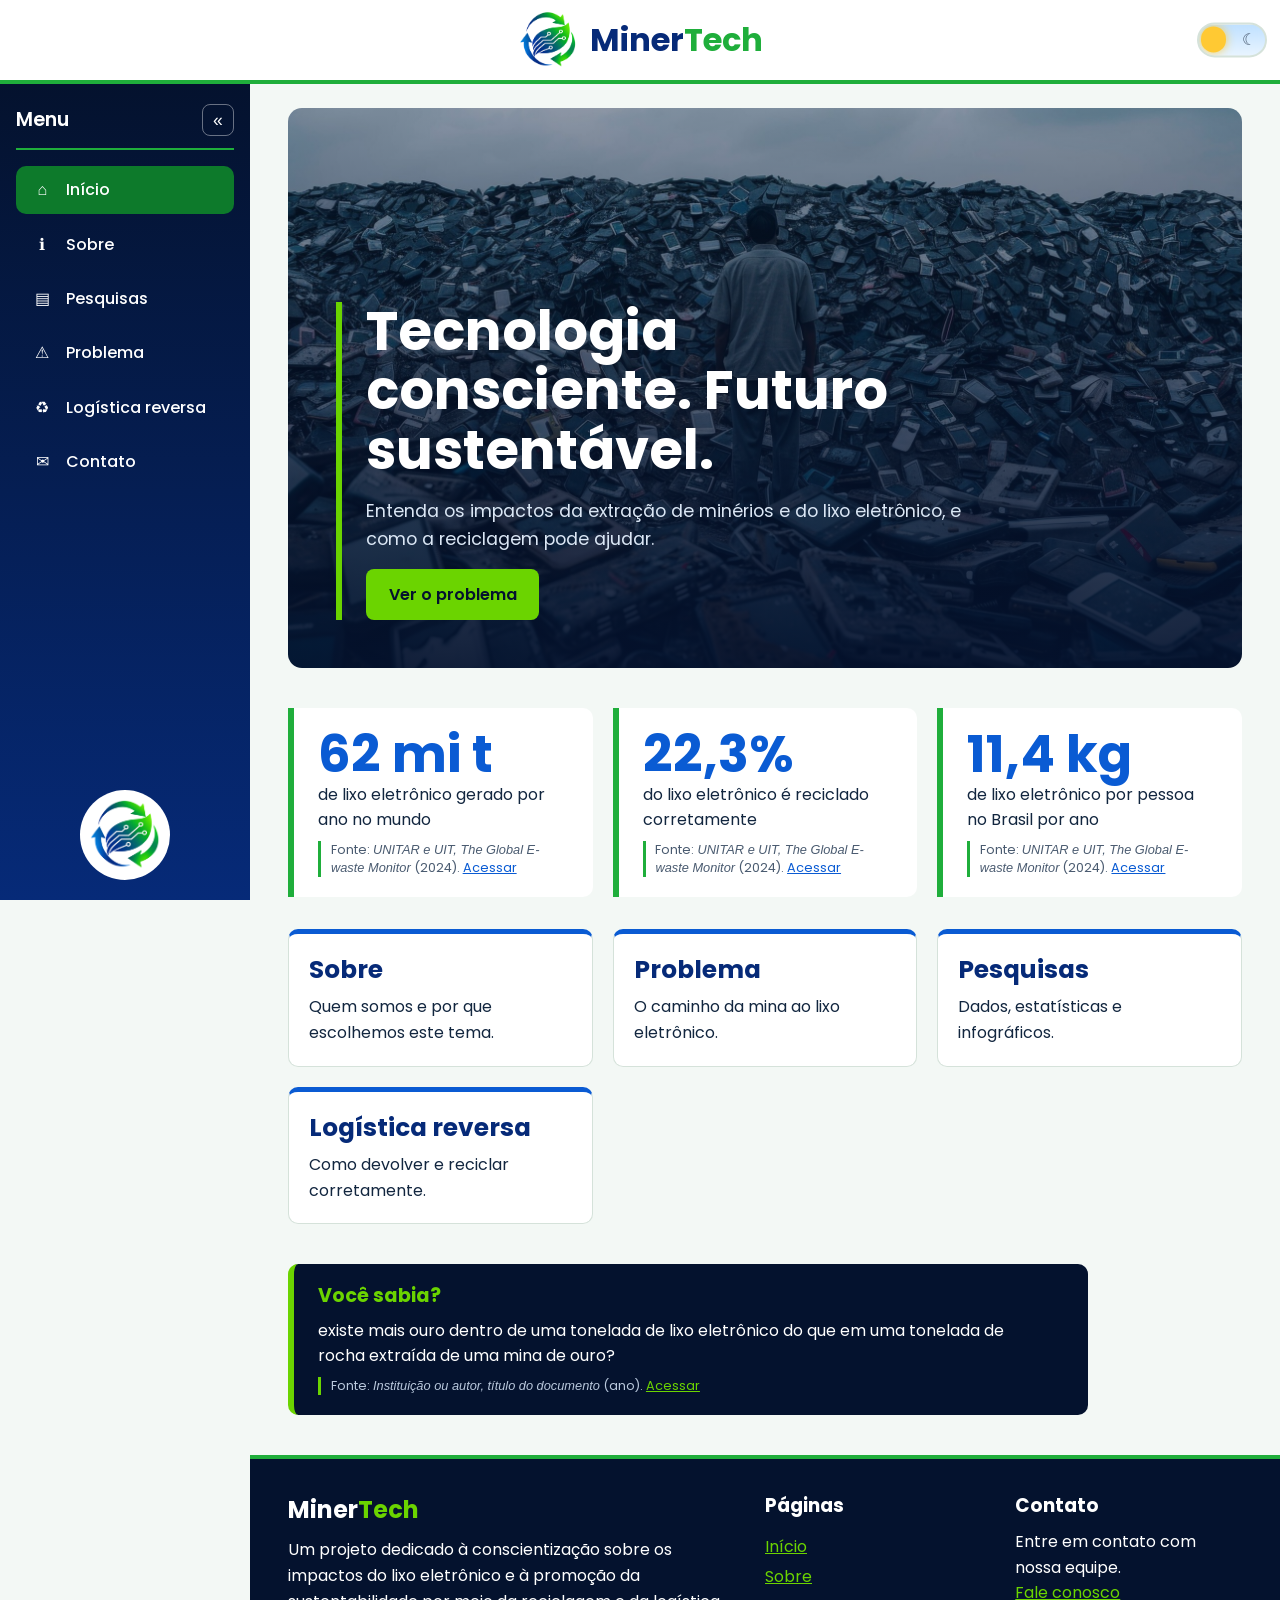
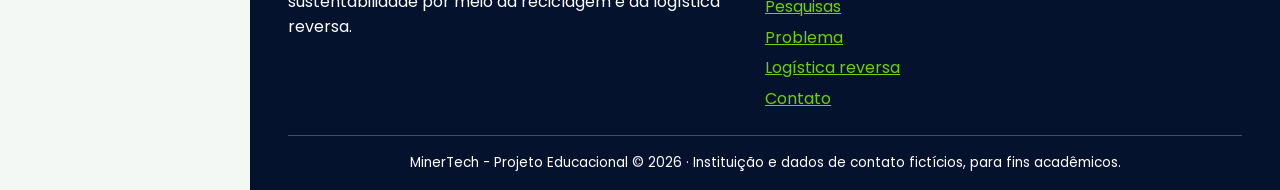
==== commit f789851a: "Update index.html" ====
--- a/index.html
+++ b/index.html
@@ -48,12 +48,28 @@
         </article>
     </section>
 
-    <!-- Números de impacto: troque pelos seus dados; cada um tem sua fonte -->
-    <section class="numeros" aria-label="Números de impacto">
-        <article class="numero"><strong>00 mi t</strong><p>de lixo eletrônico gerado por ano no mundo</p><small class="fonte">Fonte: <cite>Instituição ou autor, título do documento</cite> (ano). <a href="#" target="_blank" rel="noopener">Acessar</a></small></article>
-        <article class="numero"><strong>00%</strong><p>do lixo eletrônico é reciclado corretamente</p><small class="fonte">Fonte: <cite>Instituição ou autor, título do documento</cite> (ano). <a href="#" target="_blank" rel="noopener">Acessar</a></small></article>
-        <article class="numero"><strong>00 kg</strong><p>de lixo eletrônico por pessoa no Brasil por ano</p><small class="fonte">Fonte: <cite>Instituição ou autor, título do documento</cite> (ano). <a href="#" target="_blank" rel="noopener">Acessar</a></small></article>
-    </section>
+   <!-- Números de impacto: troque pelos seus dados; cada um tem sua fonte -->
+<section class="numeros" aria-label="Números de impacto">
+    <article class="numero">
+        <strong>62 mi t</strong>
+        <p>de lixo eletrônico gerado por ano no mundo</p>
+        <small class="fonte">Fonte: <cite>UNITAR e UIT, The Global E-waste Monitor</cite> (2024). <a href="https://ewastemonitor.info/" target="_blank" rel="noopener">Acessar</a></small>
+    </article>
+    
+    <article class="numero">
+        <strong>22,3%</strong>
+        <p>do lixo eletrônico é reciclado corretamente</p>
+        <small class="fonte">Fonte: <cite>UNITAR e UIT, The Global E-waste Monitor</cite> (2024). <a href="https://ewastemonitor.info/" target="_blank" rel="noopener">Acessar</a></small>
+    </article>
+    
+    <article class="numero">
+        <strong>11,4 kg</strong>
+        <p>de lixo eletrônico por pessoa no Brasil por ano</p>
+        <small class="fonte">Fonte: <cite>UNITAR e UIT, The Global E-waste Monitor</cite> (2024). <a href="https://ewastemonitor.info/" target="_blank" rel="noopener">Acessar</a></small>
+    </article>
+</section>
+
+
 
     <section class="cards" aria-label="Conheça o projeto">
         <article class="card"><h2><a href="sobre.html">Sobre</a></h2><p>Quem somos e por que escolhemos este tema.</p></article>
@@ -62,9 +78,12 @@
         <article class="card"><h2><a href="logistica_reversa.html">Logística reversa</a></h2><p>Como devolver e reciclar corretamente.</p></article>
     </section>
 
+
+
     <aside class="curiosidade">
         <h2>Você sabia?</h2>
-        <p>Escreva aqui uma curiosidade curta sobre minérios ou lixo eletrônico.</p>
+        <p>existe mais ouro dentro de uma tonelada de lixo eletrônico do que em 
+            uma tonelada de rocha extraída de uma mina de ouro?</p>
         <small class="fonte">Fonte: <cite>Instituição ou autor, título do documento</cite> (ano). <a href="#" target="_blank" rel="noopener">Acessar</a></small>
     </aside>
 </main>
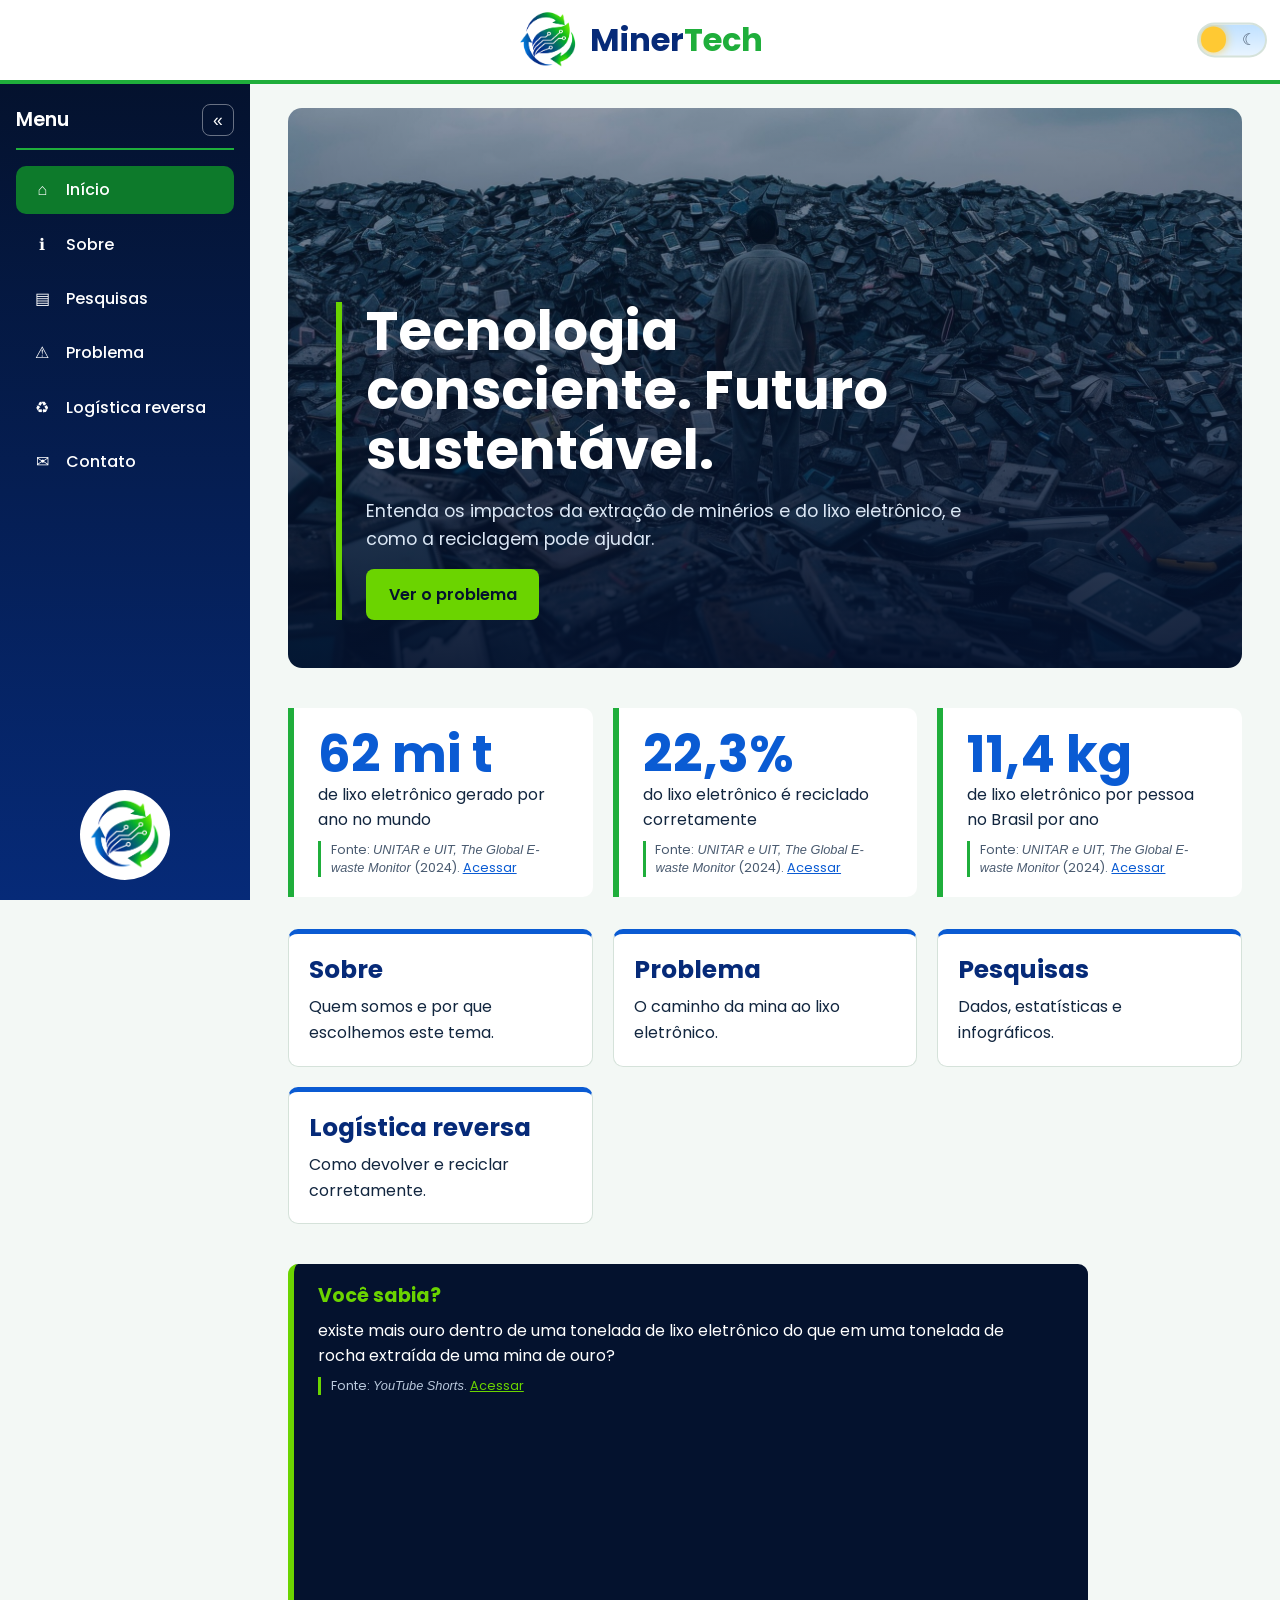
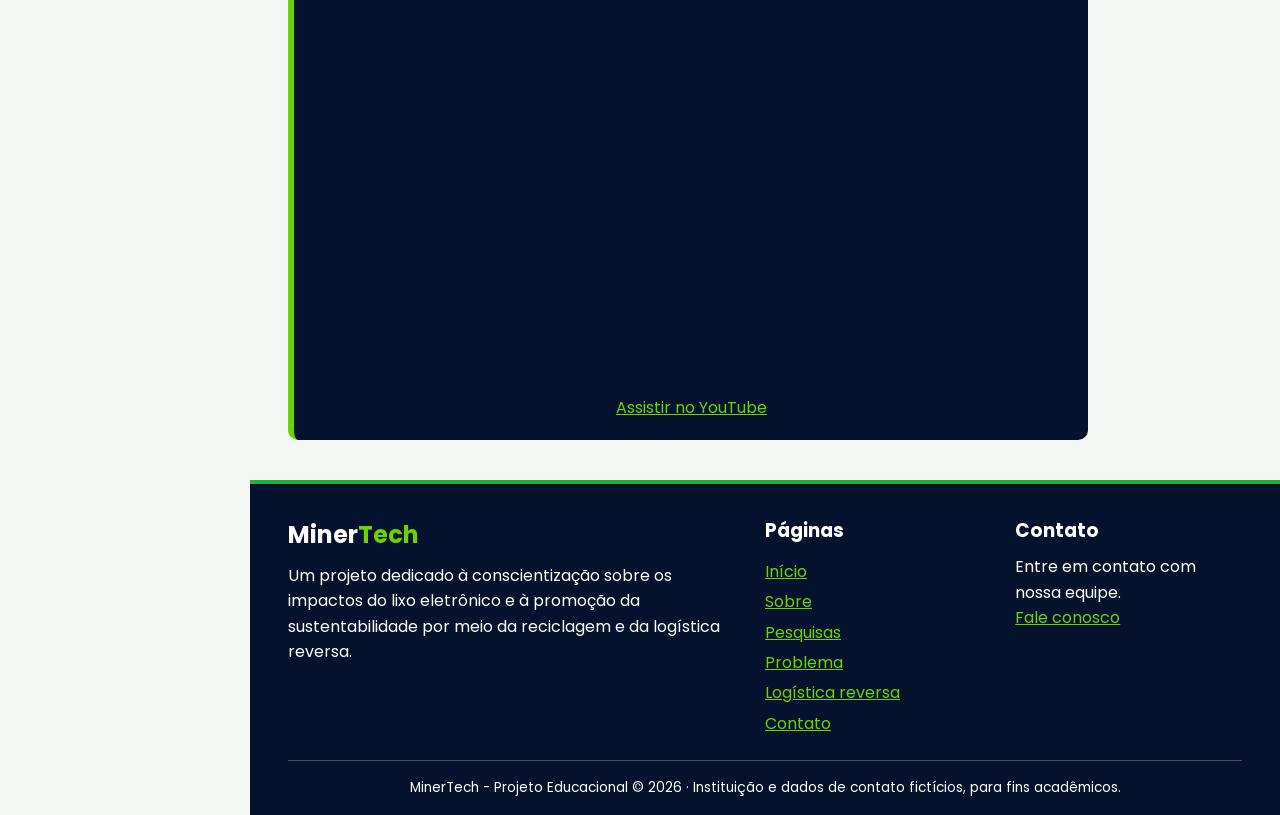
==== commit c652e39e: "Update index.html" ====
--- a/index.html
+++ b/index.html
@@ -84,7 +84,21 @@
         <h2>Você sabia?</h2>
         <p>existe mais ouro dentro de uma tonelada de lixo eletrônico do que em 
             uma tonelada de rocha extraída de uma mina de ouro?</p>
-        <small class="fonte">Fonte: <cite>Instituição ou autor, título do documento</cite> (ano). <a href="#" target="_blank" rel="noopener">Acessar</a></small>
+        <small class="fonte">Fonte: <cite>YouTube Shorts</cite>. <a href="https://www.youtube.com/shorts/ohmd487PGI0" target="_blank" rel="noopener">Acessar</a></small>
+
+        <figure class="video-curiosidade" style="margin:1.5rem auto 0;max-width:315px;">
+            <iframe
+                src="https://www.youtube-nocookie.com/embed/ohmd487PGI0"
+                title="Vídeo do YouTube sobre a curiosidade"
+                width="315" height="560"
+                style="border:0;width:100%;aspect-ratio:9/16;height:auto;border-radius:12px;"
+                allow="accelerometer; encrypted-media; gyroscope; picture-in-picture; web-share"
+                allowfullscreen
+                loading="lazy"></iframe>
+            <figcaption style="margin-top:.5rem;text-align:center;">
+                <a href="https://www.youtube.com/shorts/ohmd487PGI0" target="_blank" rel="noopener">Assistir no YouTube</a>
+            </figcaption>
+        </figure>
     </aside>
 </main>
 
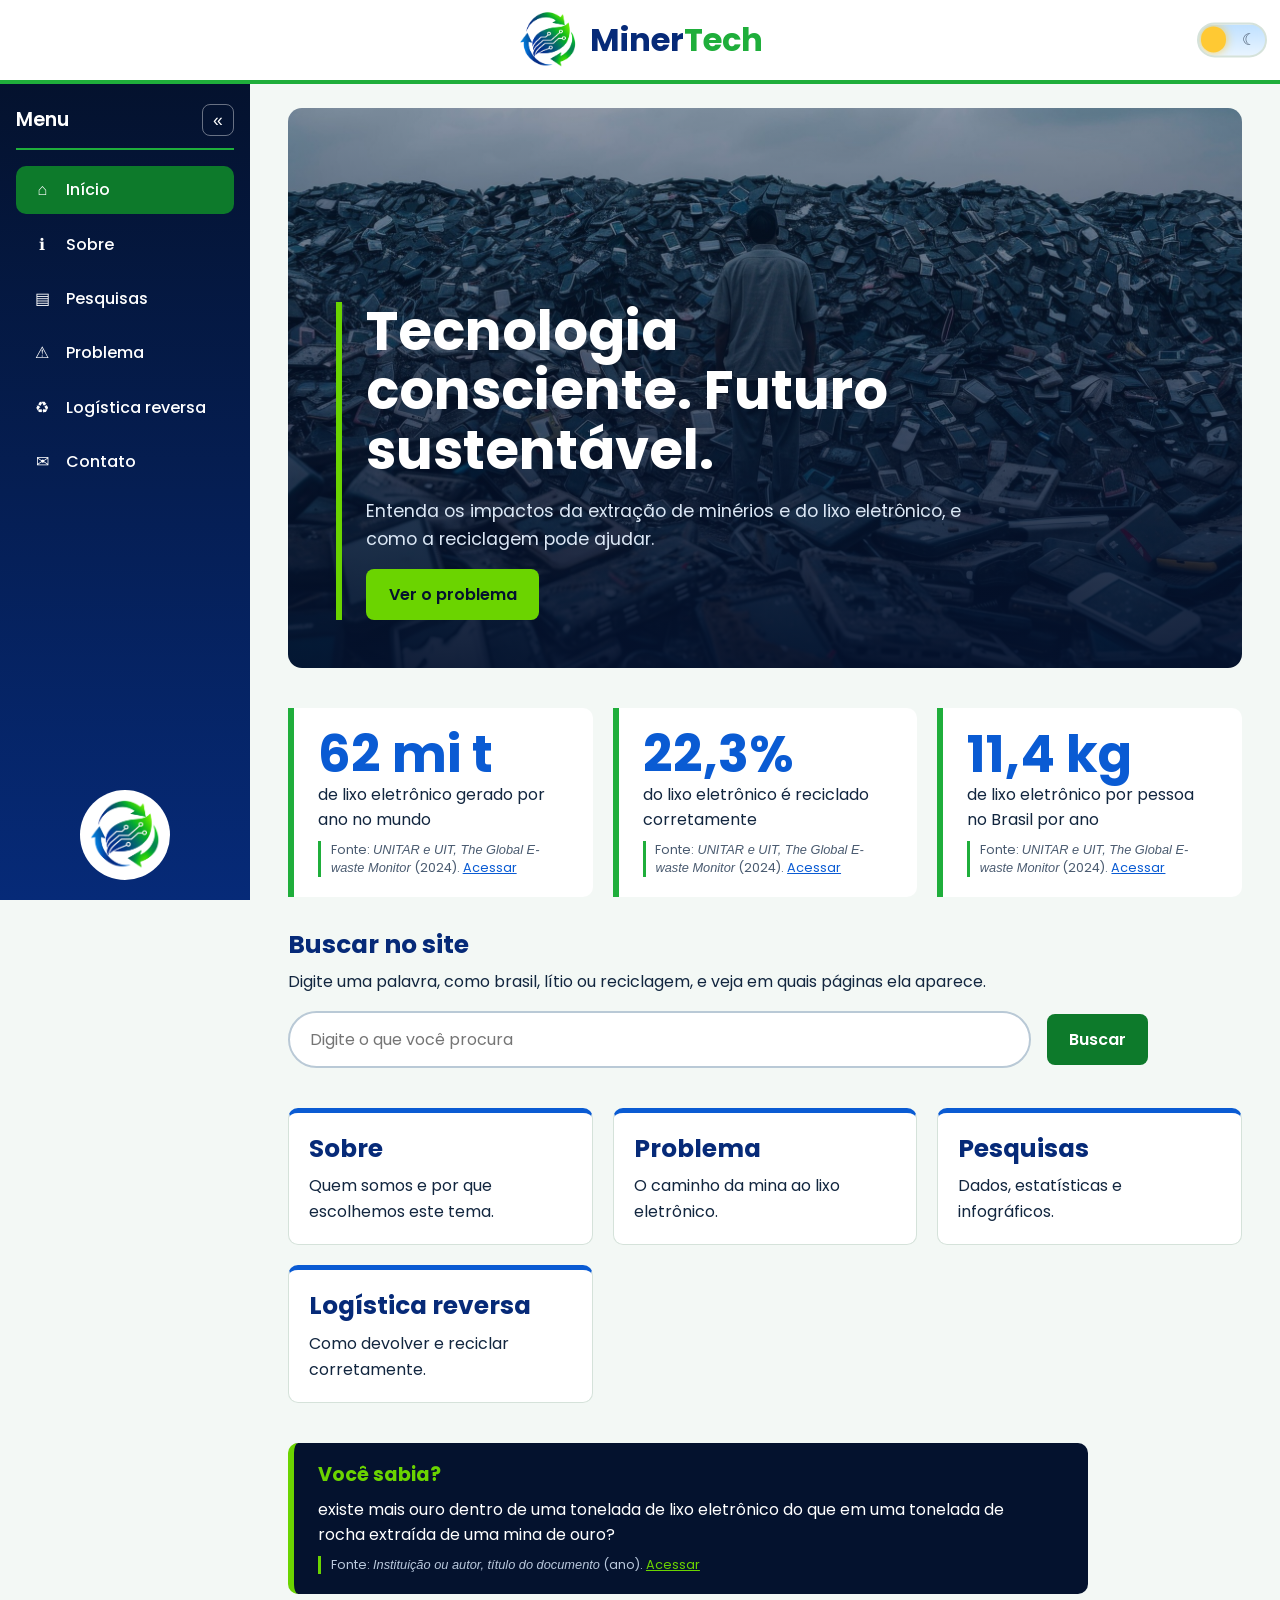
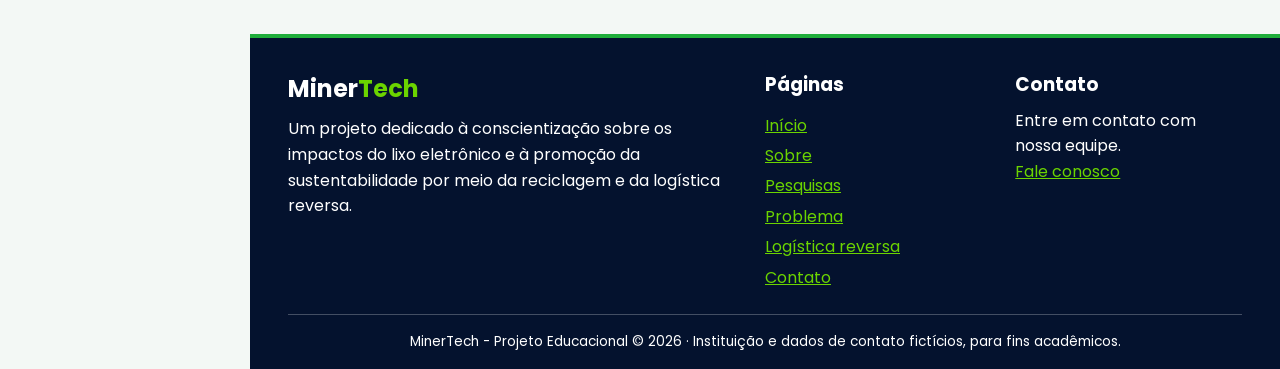
==== commit 812c2e64: "Fix HTML structure and update script references" ====
--- a/index.html
+++ b/index.html
@@ -10,6 +10,7 @@
     <link href="https://fonts.googleapis.com/css2?family=Poppins:wght@400;500;600;700&display=swap" rel="stylesheet">
     <link rel="icon" type="image/png" href="imagens/favicon-32x32.png">
     <link rel="stylesheet" href="CSS/style.css">
+    <script src="JavaScript/dado.js" defer></script>
     <script src="JavaScript/script.js" defer></script>
 </head>
 <body>
@@ -39,7 +40,7 @@
 </aside>
 
 <main>
-    <!-- Foto de destaque: salve como imagens/foto-chocante.jpg -->
+    <!-- Foto de destaque: salvo como imagens/foto-chocante.jpg -->
     <section class="destaque">
         <article class="tema">
             <h1>Tecnologia consciente. Futuro sustentável.</h1>
@@ -49,27 +50,39 @@
     </section>
 
    <!-- Números de impacto: troque pelos seus dados; cada um tem sua fonte -->
-<section class="numeros" aria-label="Números de impacto">
+<section class="numeros" id="numeros" aria-label="Números de impacto">
     <article class="numero">
         <strong>62 mi t</strong>
-        <p>de lixo eletrônico gerado por ano no mundo</p>
+        <p data-texto="inicio-numero-1"></p>
         <small class="fonte">Fonte: <cite>UNITAR e UIT, The Global E-waste Monitor</cite> (2024). <a href="https://ewastemonitor.info/" target="_blank" rel="noopener">Acessar</a></small>
     </article>
     
     <article class="numero">
         <strong>22,3%</strong>
-        <p>do lixo eletrônico é reciclado corretamente</p>
+        <p data-texto="inicio-numero-2"></p>
         <small class="fonte">Fonte: <cite>UNITAR e UIT, The Global E-waste Monitor</cite> (2024). <a href="https://ewastemonitor.info/" target="_blank" rel="noopener">Acessar</a></small>
     </article>
     
     <article class="numero">
         <strong>11,4 kg</strong>
-        <p>de lixo eletrônico por pessoa no Brasil por ano</p>
+        <p data-texto="inicio-numero-3"></p>
         <small class="fonte">Fonte: <cite>UNITAR e UIT, The Global E-waste Monitor</cite> (2024). <a href="https://ewastemonitor.info/" target="_blank" rel="noopener">Acessar</a></small>
     </article>
 </section>
 
 
+
+    <section class="bloco-busca" id="busca" aria-labelledby="titulo-busca">
+        <h2 id="titulo-busca">Buscar no site</h2>
+        <p>Digite uma palavra, como brasil, lítio ou reciclagem, e veja em quais páginas ela aparece.</p>
+        <form class="busca" id="form-busca" role="search" action="#">
+            <label for="campo-busca" class="so-leitor">Buscar no site</label>
+            <input type="search" id="campo-busca" name="q" autocomplete="off" placeholder="Digite o que você procura">
+            <button type="submit" class="botao">Buscar</button>
+        </form>
+        <p class="busca-resumo" id="busca-resumo" aria-live="polite"></p>
+        <ul class="resultados" id="resultados"></ul>
+    </section>
 
     <section class="cards" aria-label="Conheça o projeto">
         <article class="card"><h2><a href="sobre.html">Sobre</a></h2><p>Quem somos e por que escolhemos este tema.</p></article>
@@ -80,25 +93,10 @@
 
 
 
-    <aside class="curiosidade">
+    <aside class="curiosidade" id="curiosidade">
         <h2>Você sabia?</h2>
-        <p>existe mais ouro dentro de uma tonelada de lixo eletrônico do que em 
-            uma tonelada de rocha extraída de uma mina de ouro?</p>
-        <small class="fonte">Fonte: <cite>YouTube Shorts</cite>. <a href="https://www.youtube.com/shorts/ohmd487PGI0" target="_blank" rel="noopener">Acessar</a></small>
-
-        <figure class="video-curiosidade" style="margin:1.5rem auto 0;max-width:315px;">
-            <iframe
-                src="https://www.youtube-nocookie.com/embed/ohmd487PGI0"
-                title="Vídeo do YouTube sobre a curiosidade"
-                width="315" height="560"
-                style="border:0;width:100%;aspect-ratio:9/16;height:auto;border-radius:12px;"
-                allow="accelerometer; encrypted-media; gyroscope; picture-in-picture; web-share"
-                allowfullscreen
-                loading="lazy"></iframe>
-            <figcaption style="margin-top:.5rem;text-align:center;">
-                <a href="https://www.youtube.com/shorts/ohmd487PGI0" target="_blank" rel="noopener">Assistir no YouTube</a>
-            </figcaption>
-        </figure>
+        <p data-texto="inicio-curiosidade"></p>
+        <small class="fonte">Fonte: <cite>Instituição ou autor, título do documento</cite> (ano). <a href="#" target="_blank" rel="noopener">Acessar</a></small>
     </aside>
 </main>
 
--- a/CSS/style.css
+++ b/CSS/style.css
@@ -342,3 +342,69 @@
 @media (prefers-reduced-motion: reduce) {
     .alternar-tema, .alternar-tema .bola, .voltar-topo, .voltar-topo svg { transition: none; }
 }
+
+/* ===== Filtro por tema (Pesquisas) ===== */
+section[hidden] { display: none; }
+.filtro { margin: 0 0 2rem; }
+main .filtro-titulo { font-weight: 600; color: var(--titulo); margin-bottom: .6rem; }
+.filtro-botoes { display: flex; flex-wrap: wrap; gap: .75rem; }
+.filtro-botao {
+    padding: .6rem 1.2rem; border: 2px solid var(--linha); border-radius: 999px;
+    background: var(--papel); color: var(--texto);
+    font: 500 1rem "Poppins", Arial, sans-serif; cursor: pointer;
+    transition: background .2s, color .2s, border-color .2s;
+}
+.filtro-botao:hover { border-color: var(--azul); }
+.filtro-botao[aria-pressed="true"] { background: var(--azul-escuro); border-color: var(--azul-escuro); color: #fff; }
+
+/* ===== Quiz ===== */
+.quiz-caixa { max-width: 860px; background: var(--papel); border: 1px solid var(--linha); border-radius: 12px; padding: 1.5rem; }
+.quiz-progresso { font-size: .95rem; color: var(--texto-suave); margin-bottom: 1rem; }
+.quiz-grupo { border: 0; padding: 0; margin: 0; min-width: 0; }
+.quiz-pergunta { display: block; padding: 0; margin-bottom: 1rem; font-size: 1.35rem; font-weight: 700; line-height: 1.4; color: var(--titulo); }
+.quiz-opcao {
+    display: flex; align-items: center; gap: .75rem;
+    margin-bottom: .75rem; padding: .85rem 1rem;
+    border: 2px solid var(--linha); border-radius: 8px; cursor: pointer;
+    transition: border-color .2s, background .2s;
+}
+.quiz-opcao:hover { border-color: var(--azul); }
+.quiz-opcao input { width: auto; flex: none; }
+.quiz-opcao.certa { background: var(--retorno-bg); border-color: var(--verde); }
+.quiz-opcao.errada { background: var(--errado-bg); border-color: var(--erro); }
+.quiz-opcao:has(input:disabled) { cursor: default; }
+.quiz-aviso { margin-top: 1rem; max-width: none; }
+.quiz-aviso.acertou { color: var(--verde-texto); }
+.quiz-aviso.errou { color: var(--erro); }
+.quiz-retorno .fonte { margin-bottom: 1rem; }
+.botao-escuro { background: var(--verde-escuro); color: #fff; }
+.botao-escuro:hover { background: var(--azul); color: #fff; }
+.quiz-resultado { margin-bottom: .75rem; font-size: 2rem; }
+.quiz-melhor { color: var(--texto-suave); }
+:root { --errado-bg: #fdecea; }
+:root[data-tema="escuro"] { --errado-bg: #3d1717; }
+.quiz-grupo + .quiz-grupo { margin-top: 1.5rem; }
+.quiz-resultado-texto { margin-top: 1rem; font-weight: 600; color: var(--titulo); }
+
+/* ===== Busca (bloco na página Início) ===== */
+.so-leitor { position: absolute; width: 1px; height: 1px; overflow: hidden; clip: rect(0 0 0 0); white-space: nowrap; }
+.bloco-busca { margin-bottom: 2.5rem; }
+.busca { display: flex; flex-wrap: wrap; align-items: center; gap: 1rem; max-width: 860px; margin: 1rem 0 1.25rem; }
+.busca input[type="search"] {
+    flex: 1 1 260px; min-width: 0; padding: .85rem 1.2rem;
+    border: 2px solid var(--campo-borda); border-radius: 999px;
+    font: inherit; color: var(--texto); background: var(--campo-bg);
+}
+.busca input[type="search"]:focus { border-color: var(--azul); }
+.busca .botao { margin-top: 0; }
+.busca-resumo { color: var(--texto-suave); margin-bottom: 1rem; }
+.resultados { list-style: none; max-width: 860px; background: var(--papel); border: 1px solid var(--linha); border-radius: 10px; }
+.resultados:empty { display: none; }
+.resultados li { max-width: none; padding: 1rem 1.25rem; border-bottom: 1px solid var(--linha); }
+.resultados li:last-child { border-bottom: 0; }
+.resultados p { max-width: none; }
+.resultado-cabeca { margin-bottom: .25rem; }
+.resultado-cabeca a { font-weight: 700; color: var(--link); }
+.resultado-pagina { font-size: .9rem; color: var(--texto-suave); }
+.resultado-trecho { color: var(--texto-suave); }
+mark { background: #ffe58a; color: #12263f; border-radius: 3px; padding: 0 .1em; }
